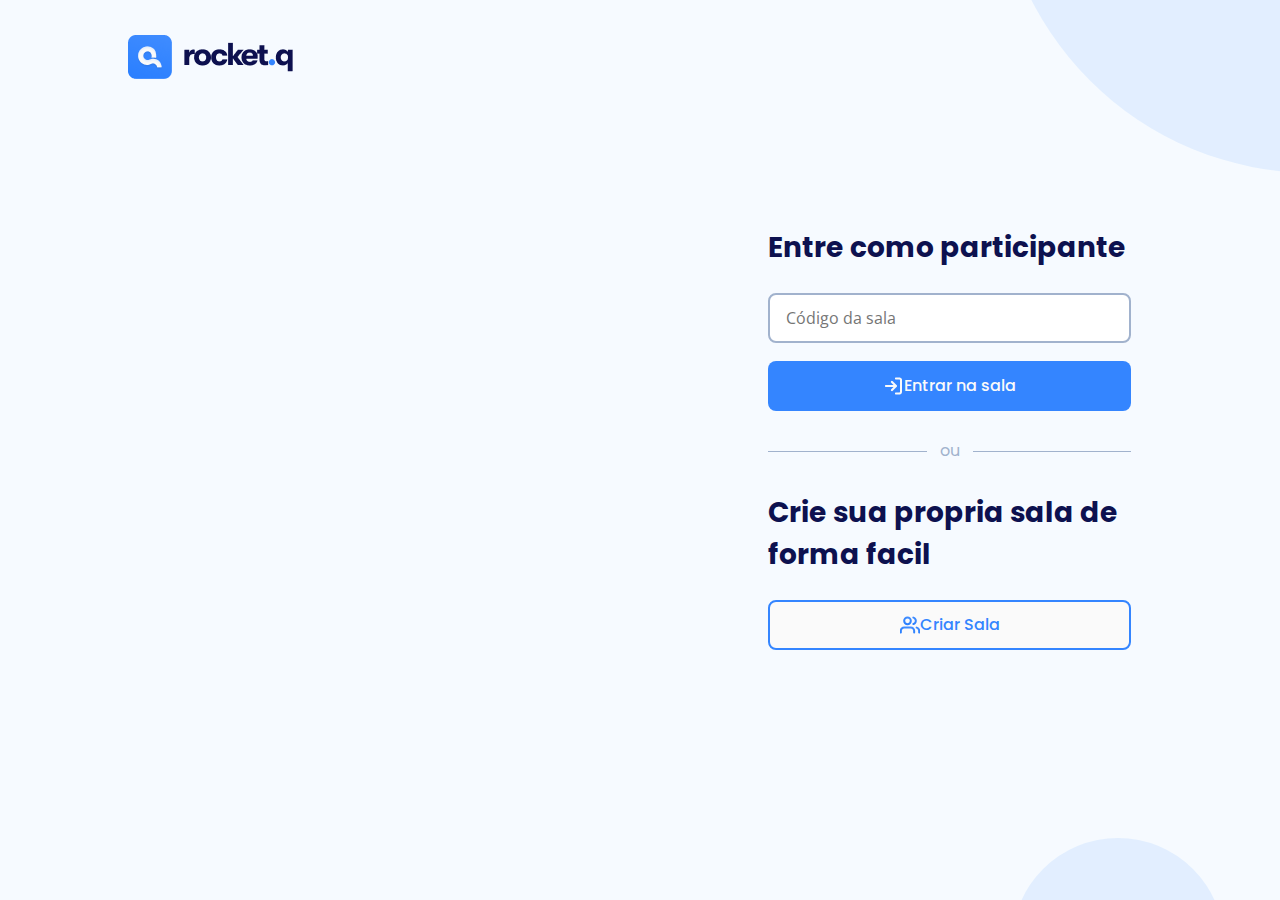
==== NLW together/index.html @ cedc151e "alterações" ====
<!DOCTYPE html>
<html lang="pt-br">
<head>
	<meta charset="utf-8">
	<title>Rocket.Q</title>
	<meta name="viewport" content="width=device-width, initial-scale=1.0">
	<meta http-equiv="X-UA-Compatible" content="ie=edge">
	<link rel="stylesheet" type="text/css" href="style.css">
	<link rel="stylesheet" type="text/css" href="global.css">
	<link rel="preconnect" href="https://fonts.googleapis.com">
<link rel="preconnect" href="https://fonts.gstatic.com" crossorigin>
<link href="https://fonts.googleapis.com/css2?family=Open+Sans&family=Poppins:wght@500;700&display=swap" rel="stylesheet">
</head>
<body>
	<div id="home" class="content">
<header>
<img src="assets/Logo.png"  alt="Rocket.Q Logo">
</header>
<div id="bg">
<div class="ball top"></div>
<div class="ball botton"></div>
</div>
<main>
<div class="container">
<section>
<h2>Entre como participante</h2>
<form action=""> 
<label class="sr-only" for="room-id">Código da sala</label> <!--acessibilidade,sronly deixa o label invisivel-->
<input type="number" id="room-id" placeholder="Código da sala"> <!--faz a label pertencer ao input-->
<button>
<img src="assets/enter-room.png" alt="Entrar na Sala">
Entrar na sala</button>
</form>
</section>	
<!--Separador-->
<div class="separator">
<div></div>
<div>ou</div>
<div></div>	
</div><!--separator-->
<section>
<h2>Crie sua propria sala de forma facil</h2>
<a href="create-room.html" class="button outlined">
<img src="assets/user.svg" alt="Criar Sala">
Criar Sala
</a>
</section>
</div><!--container-->
</main>		
</div>
</body>
</html>
---- NLW together/style.css ----
.content{
display: grid;
grid-template-columns: 60% 40%; /*a soma tem que dar 100%,1fr vai pegar o resto que vai sobrar*/
grid-auto-rows: 11.4rem 1fr; 
grid-template-areas: 
'header header'
'left right'
}
header{
grid-area: header;
}
#bg{
grid-area: left;
background: url('assets/Ilust.svg') no-repeat top/contain; /*alinhamento com  top*/
background-position-x: -10rem;
}
main{
	grid-area: right;
	display: flex;
	align-items: center;
	margin-top: -12rem;

}
main .container{
width: min(36.32rem,100%); 
}
main h2{
font-family: 'Poppins', sans-serif;
color: var(--black);
font-size: clamp(20px,5vw,2.8rem);
margin-bottom: 2.4rem;
}
input{
border: 0.2rem solid var(--grey-blue);
padding: 0 1.6rem;}
input,button, .button{
width: 100%;
margin-bottom: 1.8rem;
}
/*separator*/
.separator{
display: flex;
align-items: center;
margin: 4rem 0;
}
.separator div:nth-child(1),
.separator div:nth-child(3){
width: 100%;
background: var(--grey-blue);
height: 1px;
}
.separator div:nth-child(2){
color: var(--grey-blue);
font-family: 'Poppins',sans-serif;
font-weight: 400;
padding:0 1.35rem;
line-height: 0;
}
/*create balls */
.ball{
background: var(--blue);
position: fixed;
width: 21.2rem;
height: 21.2rem;
clip-path: circle();
opacity: 0.1;
}
.ball.top{
top: -46rem;
right: -35rem;
width: 63.3rem;
height: 63.3rem;

}
.ball.botton{
right: 5.6rem;
bottom: -15rem;

}
---- NLW together/global.css ----
*{
margin: 0;
padding: 0;
border: none;
text-decoration: none;
box-sizing: border-box;
}

html{
--black: #0D114F;
--white: #FAFAFA;
--red: #E83F5B;
--light-blue: #E0ECFF;
--blue: #3485FF;
--background: #F6FAFF;
--overlay: #040911;
--icons-details: #A5B0C1;
--grey-dark: #4D5E77;
--grey-blue: #A1B2CD;
--grey-light: #E5EAF1;
/*rem  1 rem = 16px(user Agent do navegador) = 100% é o user agent,62,5 = 10px*/
font-size: 62.5%;
}
body{
height: 100vh; 
display: flex;
background: var(--background);
}
body,button,input,textarea{
/*clamp intervalo de tamanho,no menor tamanho vai ser 14,padrão da 1.6rem,se a tela cresce demais ela vai chegar no 2vw*/
font-size: clamp(14px, 1.6rem, 2vw);
font-family: 'Open Sans', sans-serif;
/*font-family: 'Poppins', sans-serif;*/
}
.content{
width: 100%;
margin: 0 auto;
}
.sr-only{
/*display none deleta a a label*/
position: absolute; /*fica por cima de tudo*/
height: 1px;
width: 1px;
padding: 0;
margin: -1px;
overflow: hidden;
clip-path: rect(0,0,0,0);
white-space: nowrap;
border-width: 0;
}
/*INPUT*/
input, button, .button{
height: 5rem;
border-radius: .8rem;
}
button, .button{
font-weight: 500;
font-family: "Poppins";
line-height: 0; /*tamanho q acompanha o texto */
display: flex;
align-items: center	;
justify-content: center;
background-color: var(--blue);
transition: filter .2s;
color: var(--white);
cursor: pointer;
}
button:hover, .button:hover{
filter: brightness(1.2);
}
button > img  .button > img{
margin-right: 1rem;
width: 3rem;
}
button.outlined,.button.outlined{
background: var(--white);
color: var(--blue);	
border: .2rem solid var(--blue);
}
.content header{
width: 80%;
margin: 3.5rem auto;
}
.contentheader img {
width: 16.7rem;
}
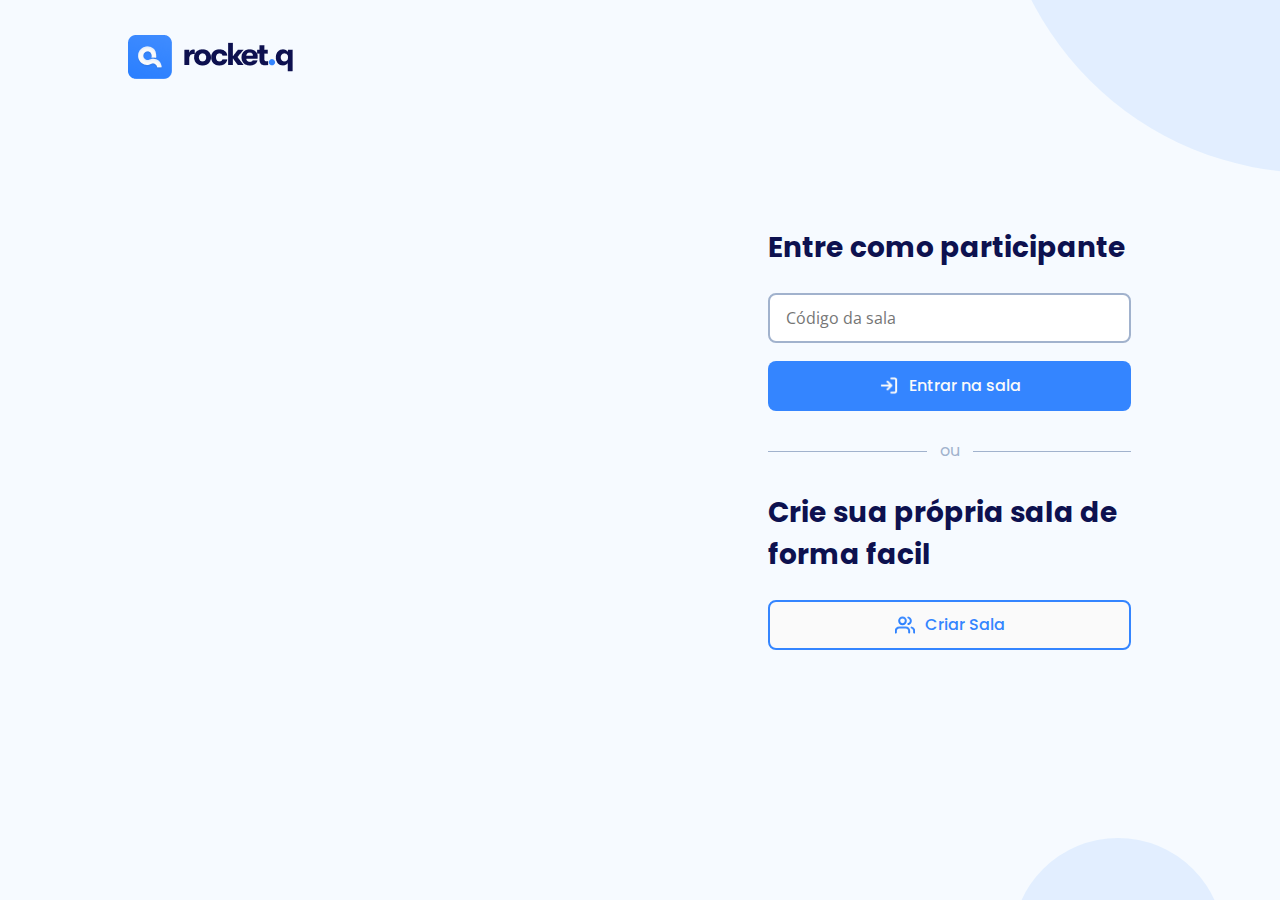
==== commit 9311e779: "Atualizações" ====
--- a/NLW together/index.html
+++ b/NLW together/index.html
@@ -39,7 +39,7 @@
 <div></div>	
 </div><!--separator-->
 <section>
-<h2>Crie sua propria sala de forma facil</h2>
+<h2>Crie sua própria sala de forma facil</h2>
 <a href="create-room.html" class="button outlined">
 <img src="assets/user.svg" alt="Criar Sala">
 Criar Sala
--- a/NLW together/global.css
+++ b/NLW together/global.css
@@ -18,6 +18,7 @@
 --grey-dark: #4D5E77;
 --grey-blue: #A1B2CD;
 --grey-light: #E5EAF1;
+--grey-medium: #eaecf2;
 /*rem  1 rem = 16px(user Agent do navegador) = 100% é o user agent,62,5 = 10px*/
 font-size: 62.5%;
 }
@@ -68,15 +69,24 @@
 button:hover, .button:hover{
 filter: brightness(1.2);
 }
-button > img  .button > img{
+button > img, .button > img{
 margin-right: 1rem;
-width: 3rem;
+width: 2rem;
 }
 button.outlined,.button.outlined{
 background: var(--white);
 color: var(--blue);	
 border: .2rem solid var(--blue);
 }
+button.red,.button.red{
+background: var(--red);
+color: var(--white);
+}
+button.grey,.button.grey{
+ color: var(--grey-dark);
+ background: var(--grey-light);   
+}
+/*header*/
 .content header{
 width: 80%;
 margin: 3.5rem auto;
